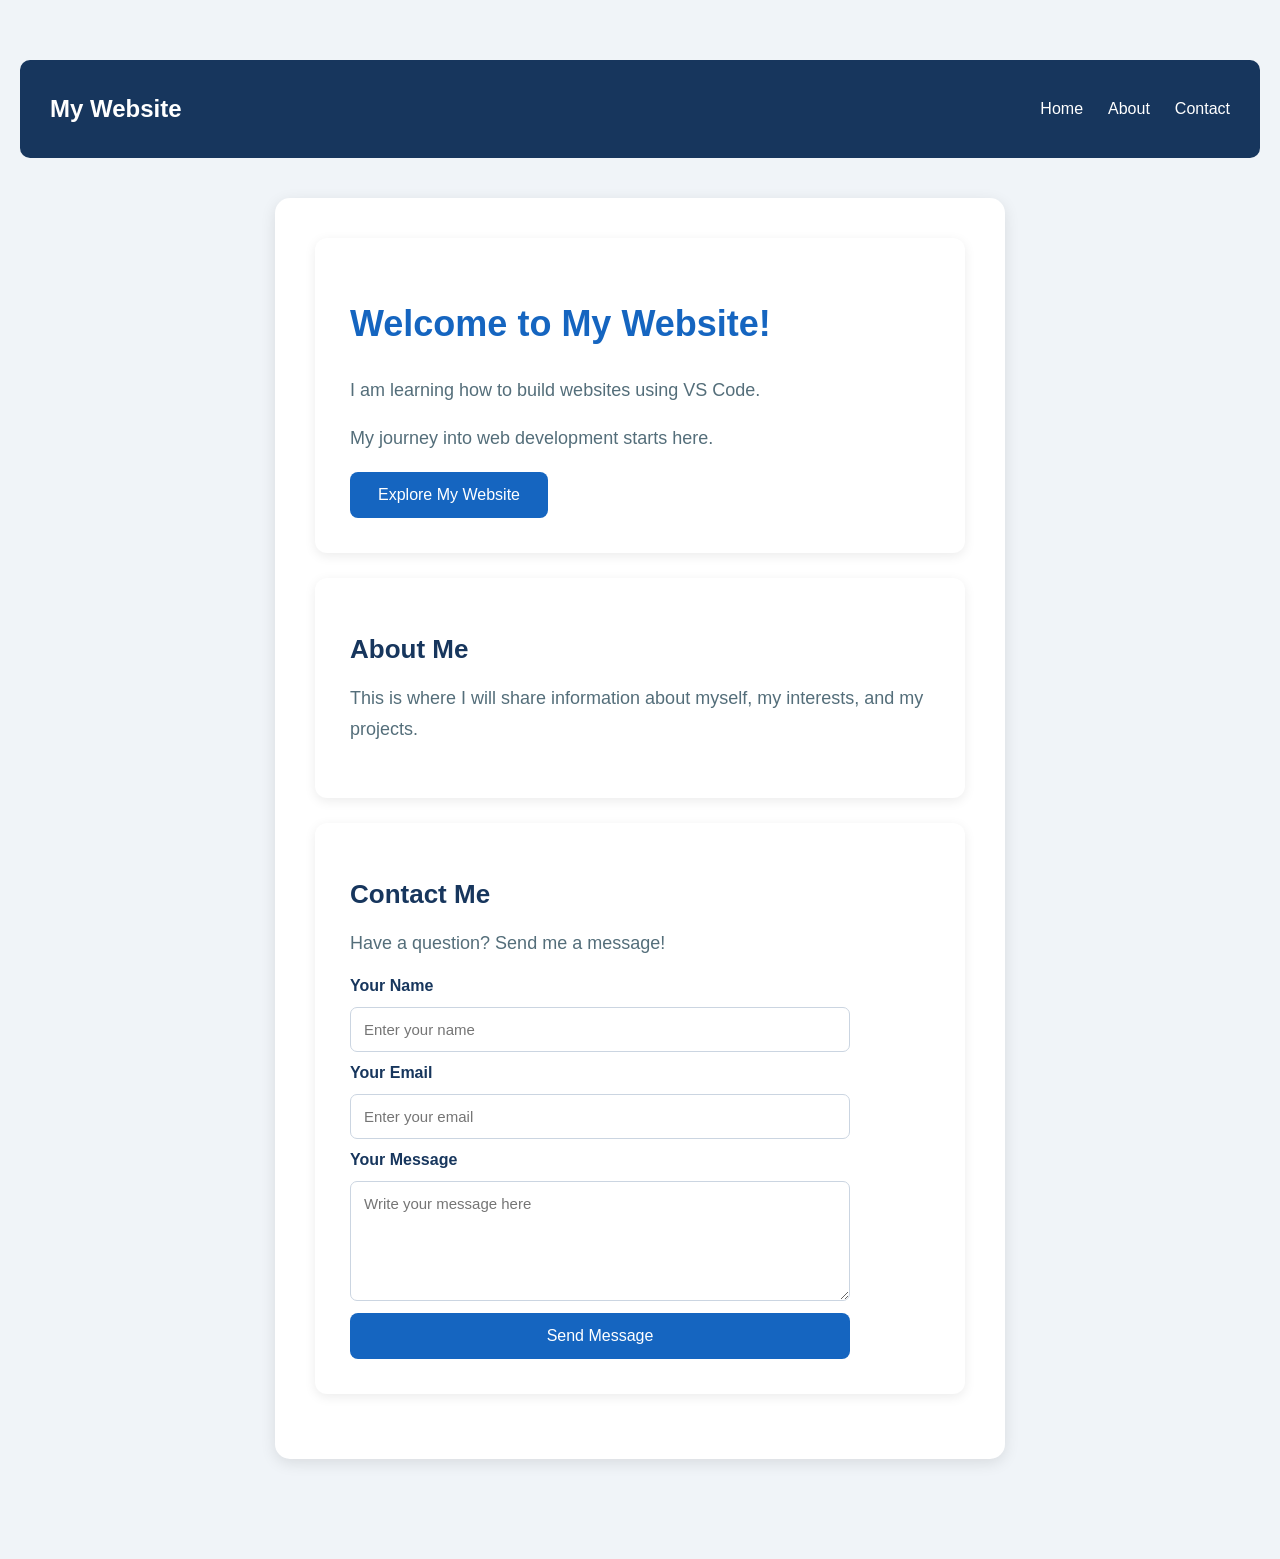
==== index.html @ b694228f "Initial website project" ====
<!DOCTYPE html>
<html lang="en">
<head>
    <meta charset="UTF-8">
    <meta name="viewport" content="width=device-width, initial-scale=1.0">
    <title>My First Website</title>
    <link rel="stylesheet" href="style.css">
</head>
<body>
<nav class="navbar">
    <h2>My Website</h2>

    <ul>
        <li><a href="#home">Home</a></li>
        <li><a href="#about">About</a></li>
        <li><a href="#contact">Contact</a></li>
    </ul>
</nav>
        <div class="container">
        <section id="home">
    <h1>Welcome to My Website!</h1>
    <p>I am learning how to build websites using VS Code.</p>
    <p>My journey into web development starts here.</p>
    <button id="exploreButton">Explore My Website</button>
</section>

<section id="about">
    <h2>About Me</h2>
    <p>This is where I will share information about myself, my interests, and my projects.</p>
</section>

<section id="contact">
    <h2>Contact Me</h2>
    <p>Have a question? Send me a message!</p>

    <form id="contactForm">

        <label for="name">Your Name</label>
        <input type="text" id="name" placeholder="Enter your name" required>

        <label for="email">Your Email</label>
        <input type="email" id="email" placeholder="Enter your email" required>

        <label for="message">Your Message</label>
        <textarea id="message" placeholder="Write your message here" required></textarea>

        <button type="submit">Send Message</button>

    </form>
</section>
</div>
    </div>
<script src="script.js"></script>
</body>
</html>
---- style.css ----
/* General page styling */
body {
    font-family: Arial, sans-serif;
    background-color: #f0f4f8;
    color: #263238;
    margin: 0;
    padding: 60px 20px;
    text-align: center;
}

/* Main heading */
h1 {
    color: #1565c0;
    font-size: 36px;
}

/* Paragraph */
p {
    font-size: 18px;
    color: #546e7a;
}
/* Main content card */
.container {
    background-color: white;
    max-width: 650px;
    margin: 40px auto;
    padding: 40px;
    border-radius: 15px;
    box-shadow: 0 4px 15px rgba(0, 0, 0, 0.1);
}
/* Button styling */
button {
    background-color: #1565c0;
    color: white;
    border: none;
    padding: 14px 28px;
    border-radius: 8px;
    font-size: 16px;
    cursor: pointer;
    transition: 0.3s;
}

/* Button hover effect */
button:hover {
    background-color: #0d47a1;
}
/* Responsive design for mobile phones */
@media (max-width: 600px) {
    body {
        padding: 20px 12px;
    }

    .container {
        padding: 25px 18px;
        margin: 20px auto;
    }

    h1 {
        font-size: 28px;
    }

    p {
        font-size: 16px;
    }

    button {
        width: 100%;
    }
}
/* Navigation bar */
.navbar {
    background-color: #17365D;
    color: white;
    padding: 15px 30px;
    display: flex;
    justify-content: space-between;
    align-items: center;
    border-radius: 10px;
    margin-bottom: 30px;
}

/* Navigation links */
.navbar ul {
    list-style: none;
    display: flex;
    gap: 25px;
    margin: 0;
    padding: 0;
}

.navbar a {
    color: white;
    text-decoration: none;
    font-size: 16px;
}

/* Hover effect */
.navbar a:hover {
    color: #90CAF9;
}
/* Mobile navigation */
@media (max-width: 600px) {
    .navbar {
        flex-direction: column;
        gap: 15px;
        padding: 20px;
    }

    .navbar ul {
        flex-wrap: wrap;
        justify-content: center;
        gap: 15px;
    }
}
/* Website sections */
section {
    background-color: white;
    padding: 35px;
    margin-bottom: 25px;
    border-radius: 12px;
    box-shadow: 0 3px 12px rgba(0, 0, 0, 0.08);
    text-align: left;
}

/* Section headings */
section h2 {
    color: #17365D;
    font-size: 26px;
    margin-bottom: 15px;
}

/* Section paragraphs */
section p {
    line-height: 1.7;
}
/* Smooth scrolling */
html {
    scroll-behavior: smooth;
}
/* Contact form */
#contactForm {
    display: flex;
    flex-direction: column;
    gap: 12px;
    max-width: 500px;
}

/* Form labels */
#contactForm label {
    font-weight: bold;
    color: #17365D;
}

/* Input fields */
#contactForm input,
#contactForm textarea {
    padding: 13px;
    border: 1px solid #cbd5e1;
    border-radius: 7px;
    font-family: Arial, sans-serif;
    font-size: 15px;
    width: 100%;
    box-sizing: border-box;
}

/* Message box */
#contactForm textarea {
    min-height: 120px;
    resize: vertical;
}

/* Input focus effect */
#contactForm input:focus,
#contactForm textarea:focus {
    outline: none;
    border-color: #1565c0;
    box-shadow: 0 0 4px rgba(21, 101, 192, 0.3);
}
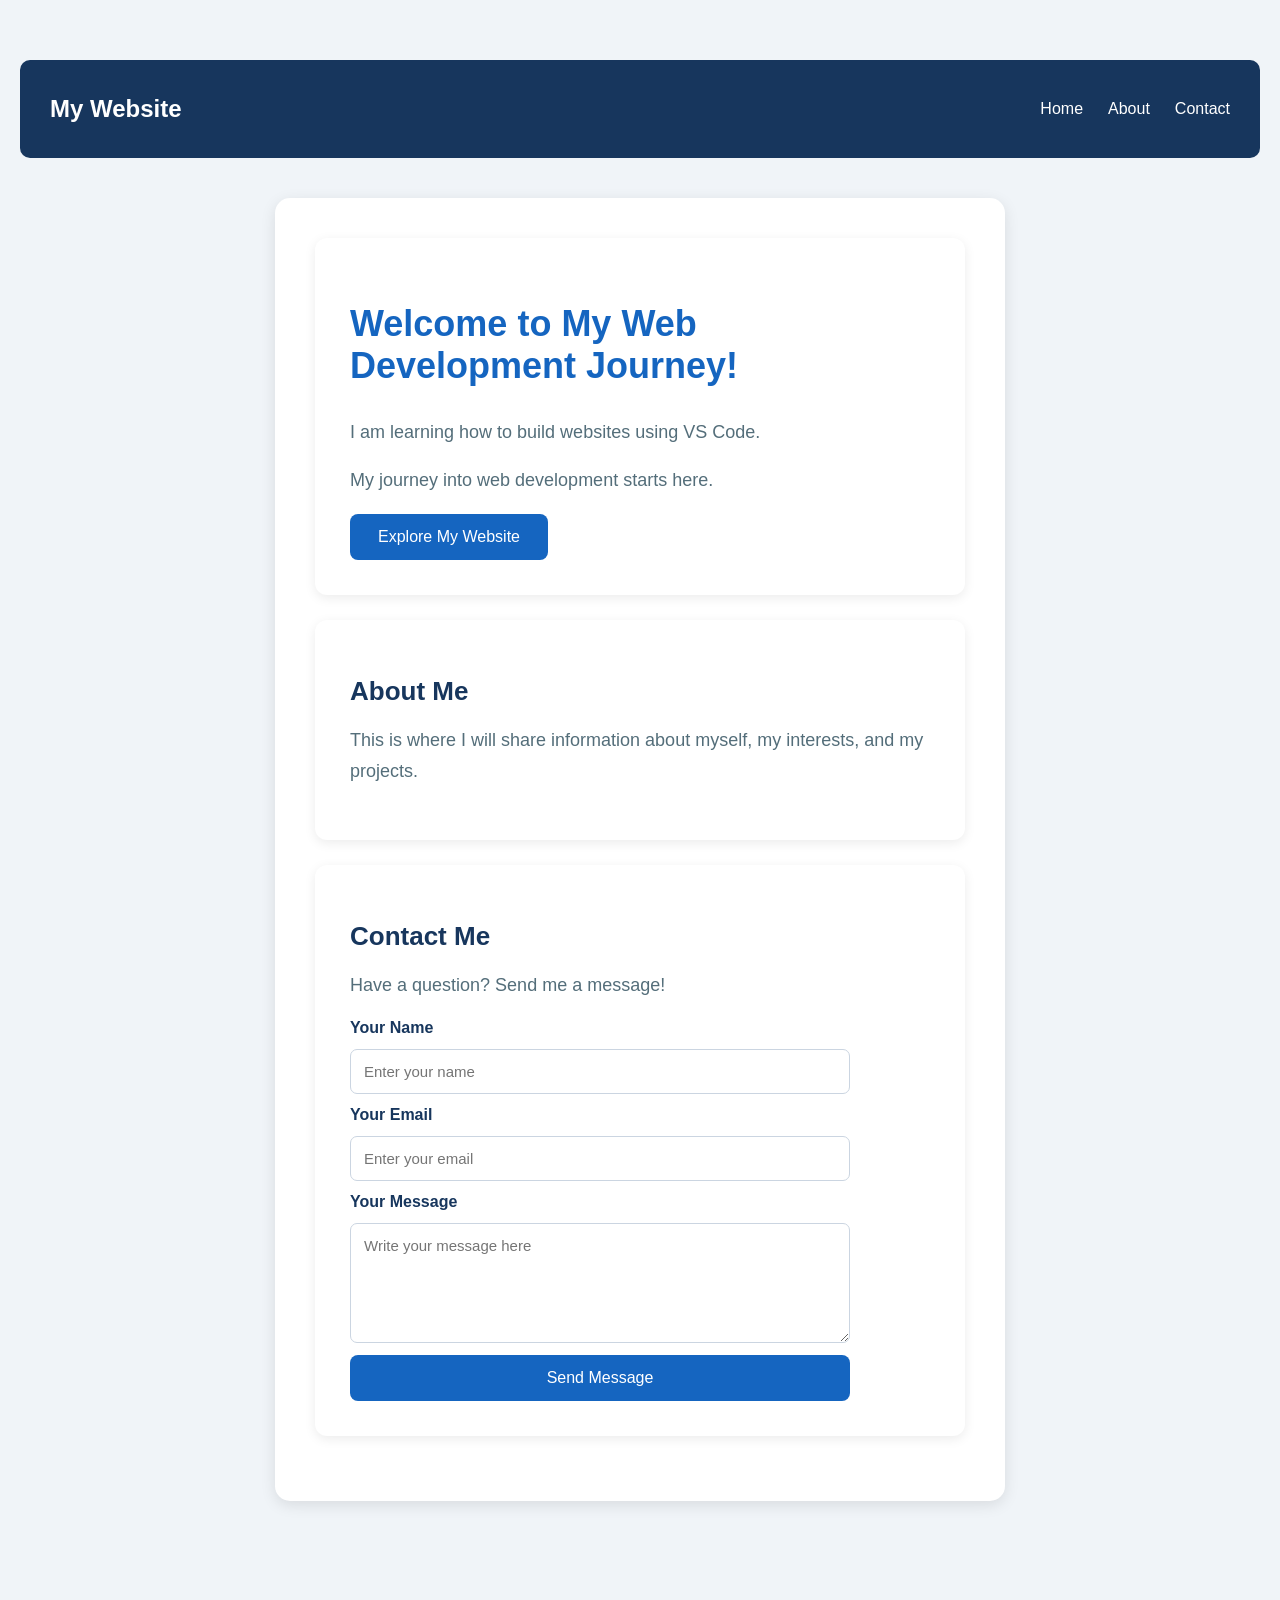
==== commit 2b697d8b: "Update website welcome heading" ====
--- a/index.html
+++ b/index.html
@@ -18,7 +18,7 @@
 </nav>
         <div class="container">
         <section id="home">
-    <h1>Welcome to My Website!</h1>
+    <h1>Welcome to My Web Development Journey!</h1>
     <p>I am learning how to build websites using VS Code.</p>
     <p>My journey into web development starts here.</p>
     <button id="exploreButton">Explore My Website</button>
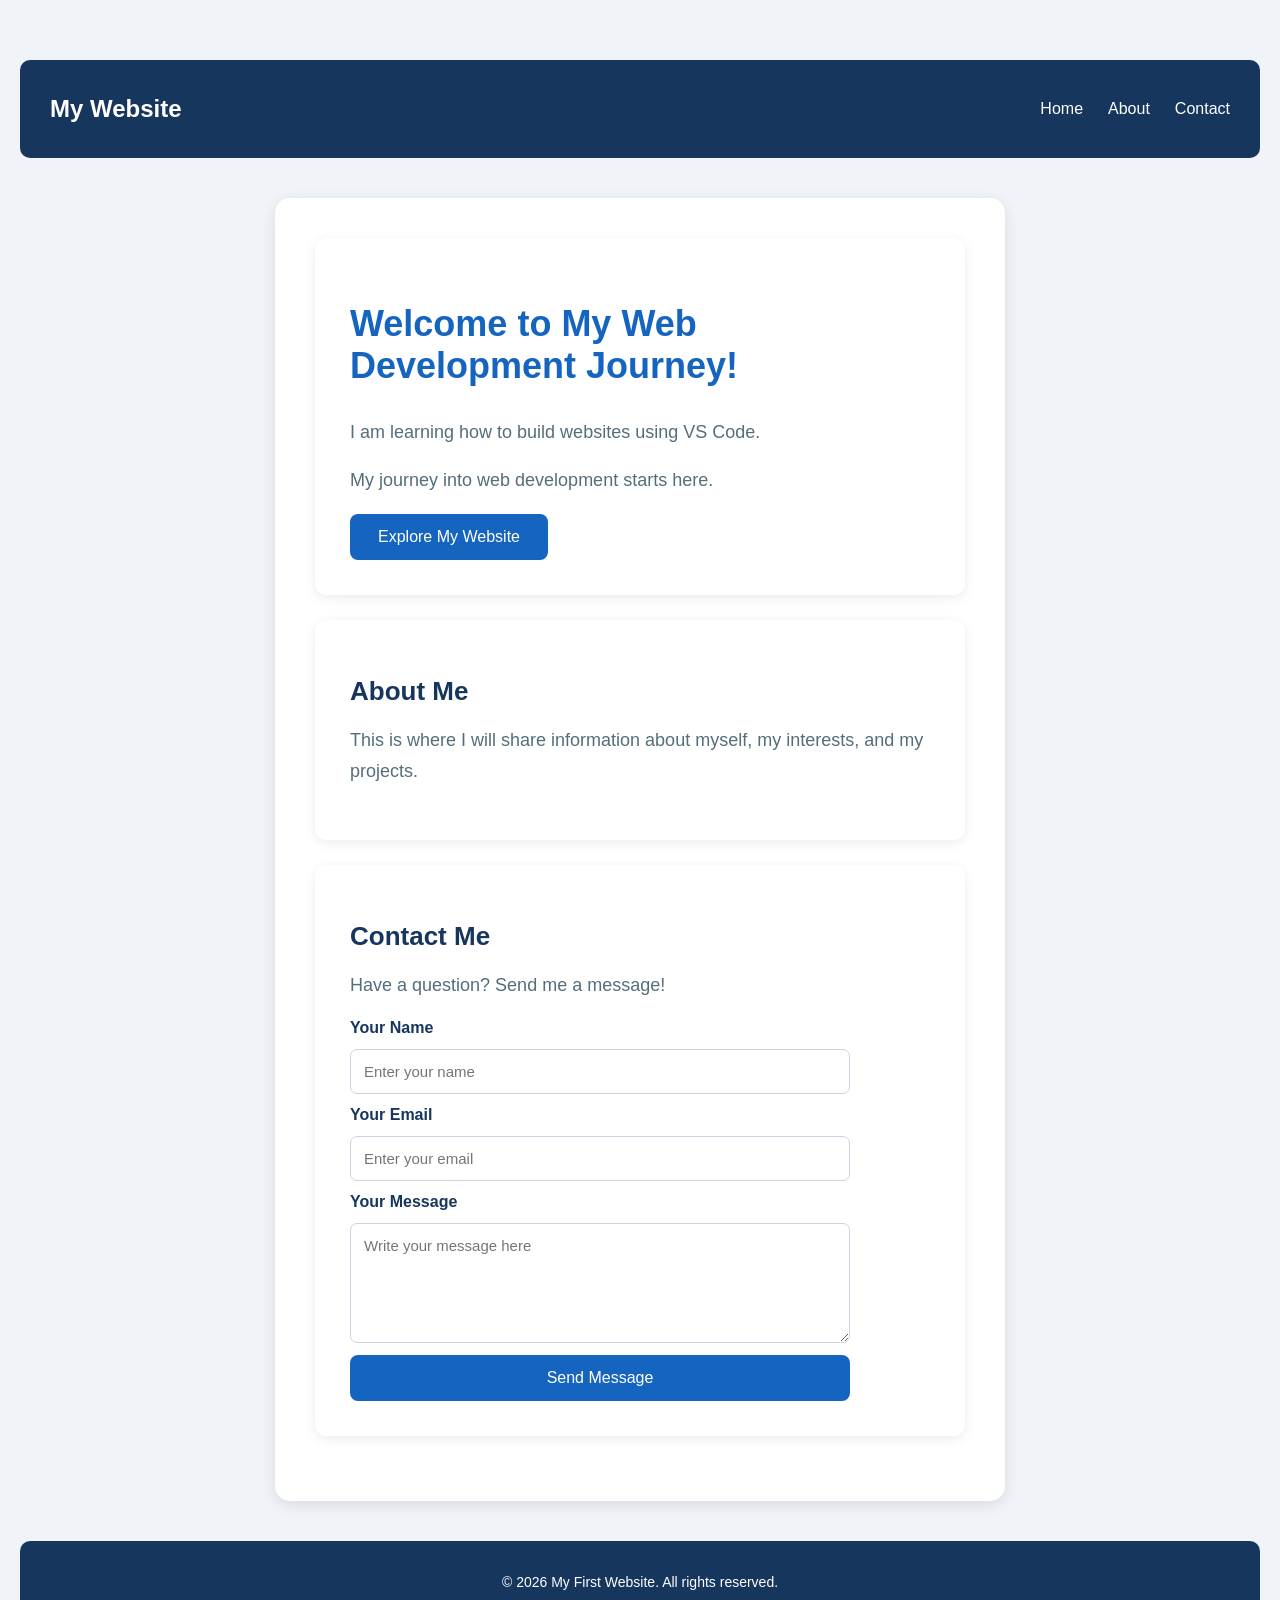
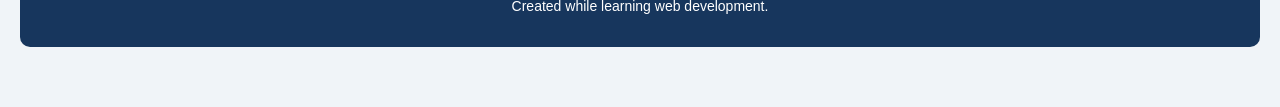
==== commit 00df9b0d: "Add professional website footer" ====
--- a/index.html
+++ b/index.html
@@ -4,17 +4,17 @@
     <meta charset="UTF-8">
     <meta name="viewport" content="width=device-width, initial-scale=1.0">
     <title>My First Website</title>
-    <link rel="stylesheet" href="style.css">
+    <link rel="stylesheet" href="css/style.css">
 </head>
 <body>
 <nav class="navbar">
     <h2>My Website</h2>
 
     <ul>
-        <li><a href="#home">Home</a></li>
-        <li><a href="#about">About</a></li>
-        <li><a href="#contact">Contact</a></li>
-    </ul>
+    <li><a href="index.html">Home</a></li>
+    <li><a href="pages/about.html">About</a></li>
+    <li><a href="#contact">Contact</a></li>
+</ul>
 </nav>
         <div class="container">
         <section id="home">
@@ -50,6 +50,13 @@
 </section>
 </div>
     </div>
-<script src="script.js"></script>
+    <footer class="footer">
+
+    <p>&copy; 2026 My First Website. All rights reserved.</p>
+
+    <p>Created while learning web development.</p>
+
+</footer>
+<script src="js/script.js"></script>
 </body>
 </html>
--- a/css/style.css
+++ b/css/style.css
@@ -0,0 +1,202 @@
+/* General page styling */
+body {
+    font-family: Arial, sans-serif;
+    background-color: #f0f4f8;
+    color: #263238;
+    margin: 0;
+    padding: 60px 20px;
+    text-align: center;
+}
+
+/* Main heading */
+h1 {
+    color: #1565c0;
+    font-size: 36px;
+}
+
+/* Paragraph */
+p {
+    font-size: 18px;
+    color: #546e7a;
+}
+/* Main content card */
+.container {
+    background-color: white;
+    max-width: 650px;
+    margin: 40px auto;
+    padding: 40px;
+    border-radius: 15px;
+    box-shadow: 0 4px 15px rgba(0, 0, 0, 0.1);
+}
+/* Button styling */
+button {
+    background-color: #1565c0;
+    color: white;
+    border: none;
+    padding: 14px 28px;
+    border-radius: 8px;
+    font-size: 16px;
+    cursor: pointer;
+    transition: 0.3s;
+}
+
+/* Button hover effect */
+button:hover {
+    background-color: #0d47a1;
+}
+/* Responsive design for mobile phones */
+@media (max-width: 600px) {
+    body {
+        padding: 20px 12px;
+    }
+
+    .container {
+        padding: 25px 18px;
+        margin: 20px auto;
+    }
+
+    h1 {
+        font-size: 28px;
+    }
+
+    p {
+        font-size: 16px;
+    }
+
+    button {
+        width: 100%;
+    }
+}
+/* Navigation bar */
+.navbar {
+    background-color: #17365D;
+    color: white;
+    padding: 15px 30px;
+    display: flex;
+    justify-content: space-between;
+    align-items: center;
+    border-radius: 10px;
+    margin-bottom: 30px;
+}
+
+/* Navigation links */
+.navbar ul {
+    list-style: none;
+    display: flex;
+    gap: 25px;
+    margin: 0;
+    padding: 0;
+}
+
+.navbar a {
+    color: white;
+    text-decoration: none;
+    font-size: 16px;
+}
+
+/* Hover effect */
+.navbar a:hover {
+    color: #90CAF9;
+}
+/* Mobile navigation */
+@media (max-width: 600px) {
+    .navbar {
+        flex-direction: column;
+        gap: 15px;
+        padding: 20px;
+    }
+
+    .navbar ul {
+        flex-wrap: wrap;
+        justify-content: center;
+        gap: 15px;
+    }
+}
+/* Website sections */
+section {
+    background-color: white;
+    padding: 35px;
+    margin-bottom: 25px;
+    border-radius: 12px;
+    box-shadow: 0 3px 12px rgba(0, 0, 0, 0.08);
+    text-align: left;
+}
+
+/* Section headings */
+section h2 {
+    color: #17365D;
+    font-size: 26px;
+    margin-bottom: 15px;
+}
+
+/* Section paragraphs */
+section p {
+    line-height: 1.7;
+}
+/* Smooth scrolling */
+html {
+    scroll-behavior: smooth;
+}
+/* Contact form */
+#contactForm {
+    display: flex;
+    flex-direction: column;
+    gap: 12px;
+    max-width: 500px;
+}
+
+/* Form labels */
+#contactForm label {
+    font-weight: bold;
+    color: #17365D;
+}
+
+/* Input fields */
+#contactForm input,
+#contactForm textarea {
+    padding: 13px;
+    border: 1px solid #cbd5e1;
+    border-radius: 7px;
+    font-family: Arial, sans-serif;
+    font-size: 15px;
+    width: 100%;
+    box-sizing: border-box;
+}
+
+/* Message box */
+#contactForm textarea {
+    min-height: 120px;
+    resize: vertical;
+}
+
+/* Input focus effect */
+#contactForm input:focus,
+#contactForm textarea:focus {
+    outline: none;
+    border-color: #1565c0;
+    box-shadow: 0 0 4px rgba(21, 101, 192, 0.3);
+}
+/* About page image */
+.about-image {
+    width: 300px;
+    max-width: 100%;
+    height: auto;
+    border-radius: 15px;
+    box-shadow: 0 4px 15px rgba(0, 0, 0, 0.15);
+    margin: 20px 0;
+}
+/* Website Footer */
+.footer {
+    background-color: #17365D;
+    color: white;
+    text-align: center;
+    padding: 25px 15px;
+    margin-top: 40px;
+    border-radius: 10px;
+}
+
+.footer p {
+    color: white;
+    font-size: 14px;
+    margin: 8px 0;
+}
